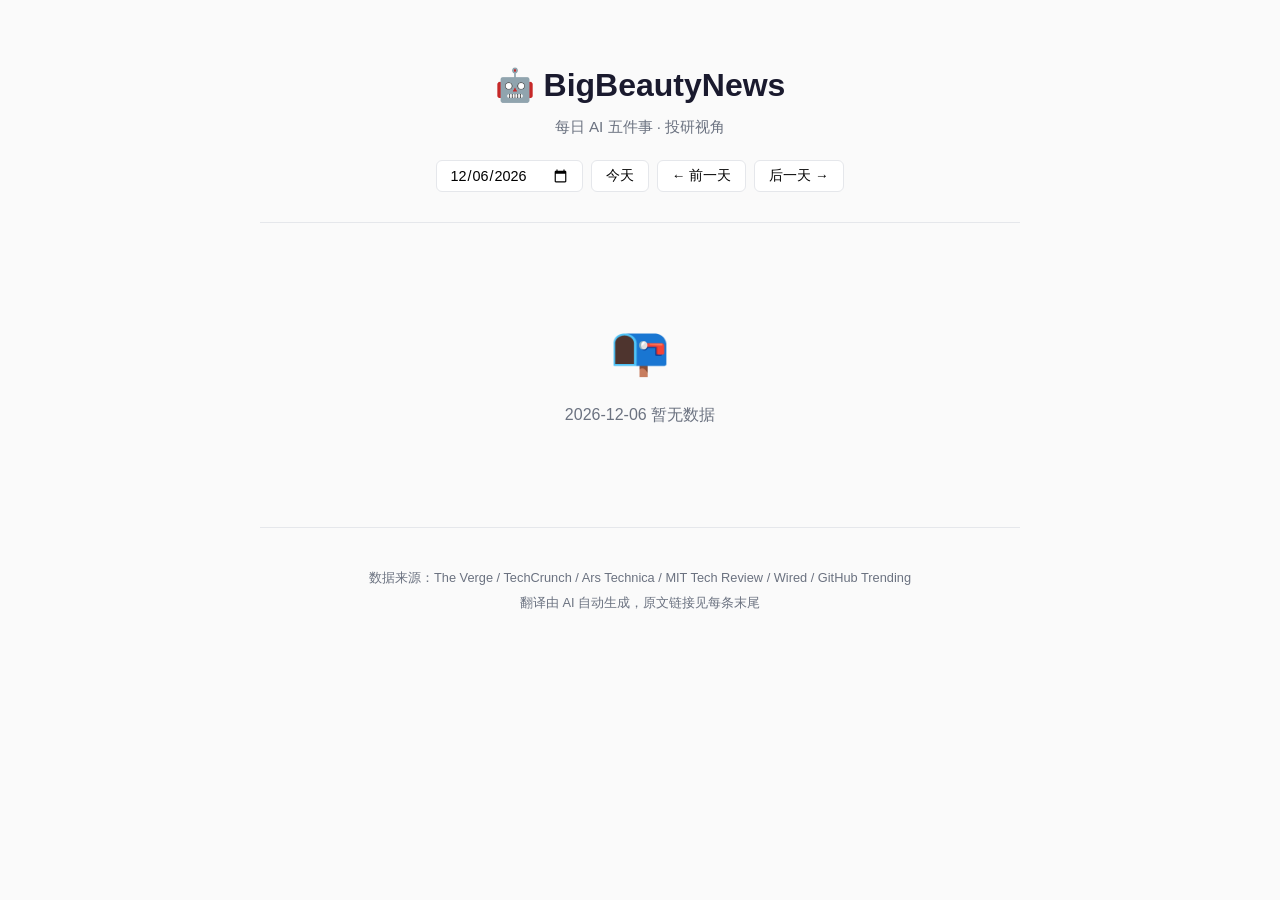
==== web/index.html @ 44ecad09 "feat: implement daily AI news pipeline" ====
<!DOCTYPE html>
<html lang="zh-CN">
<head>
  <meta charset="UTF-8">
  <meta name="viewport" content="width=device-width, initial-scale=1.0">
  <title>BigBeautyNews — 每日 AI 5 件事</title>
  <link rel="stylesheet" href="style.css">
</head>
<body>
  <header>
    <h1>🤖 BigBeautyNews</h1>
    <p class="subtitle">每日 AI 五件事 · 投研视角</p>
    <div class="controls">
      <input type="date" id="datePicker" />
      <button id="btnToday">今天</button>
      <button id="btnPrev">← 前一天</button>
      <button id="btnNext">后一天 →</button>
    </div>
  </header>

  <main id="content">
    <div class="loading">加载中...</div>
  </main>

  <footer>
    <p>数据来源：The Verge / TechCrunch / Ars Technica / MIT Tech Review / Wired / GitHub Trending</p>
    <p>翻译由 AI 自动生成，原文链接见每条末尾</p>
  </footer>

  <script src="app.js"></script>
</body>
</html>
---- web/style.css ----
/* BigBeautyNews 样式 */

:root {
  --bg: #fafafa;
  --card-bg: #ffffff;
  --text: #1a1a2e;
  --text-secondary: #6b7280;
  --accent: #2563eb;
  --border: #e5e7eb;
  --rank-1: #f59e0b;
  --rank-2: #94a3b8;
  --rank-3: #cd7f32;
  --tag-bg: #eff6ff;
  --tag-text: #1d4ed8;
}

* {
  box-sizing: border-box;
  margin: 0;
  padding: 0;
}

body {
  font-family: -apple-system, BlinkMacSystemFont, "Segoe UI", "PingFang SC", "Hiragino Sans GB", "Microsoft YaHei", sans-serif;
  background: var(--bg);
  color: var(--text);
  line-height: 1.6;
  max-width: 800px;
  margin: 0 auto;
  padding: 20px;
}

header {
  text-align: center;
  padding: 40px 0 30px;
  border-bottom: 1px solid var(--border);
  margin-bottom: 30px;
}

header h1 {
  font-size: 2rem;
  margin-bottom: 4px;
}

.subtitle {
  color: var(--text-secondary);
  font-size: 0.95rem;
  margin-bottom: 20px;
}

.controls {
  display: flex;
  justify-content: center;
  align-items: center;
  gap: 8px;
  flex-wrap: wrap;
}

.controls input[type="date"] {
  padding: 6px 12px;
  border: 1px solid var(--border);
  border-radius: 6px;
  font-size: 0.9rem;
  font-family: inherit;
}

.controls button {
  padding: 6px 14px;
  border: 1px solid var(--border);
  border-radius: 6px;
  background: var(--card-bg);
  cursor: pointer;
  font-size: 0.85rem;
  font-family: inherit;
  transition: background 0.15s;
}

.controls button:hover {
  background: #f3f4f6;
}

/* 主题栏 */
.daily-theme {
  background: linear-gradient(135deg, #eff6ff, #f0f9ff);
  border-left: 4px solid var(--accent);
  padding: 12px 16px;
  margin-bottom: 24px;
  border-radius: 0 8px 8px 0;
  font-size: 0.95rem;
  color: #1e40af;
}

/* 文章卡片 */
.article-card {
  background: var(--card-bg);
  border: 1px solid var(--border);
  border-radius: 10px;
  padding: 20px 24px;
  margin-bottom: 16px;
  transition: box-shadow 0.15s;
}

.article-card:hover {
  box-shadow: 0 2px 12px rgba(0,0,0,0.06);
}

.article-header {
  display: flex;
  align-items: flex-start;
  gap: 12px;
  margin-bottom: 10px;
}

.rank-badge {
  flex-shrink: 0;
  width: 28px;
  height: 28px;
  border-radius: 50%;
  display: flex;
  align-items: center;
  justify-content: center;
  font-weight: 700;
  font-size: 0.85rem;
  color: white;
}

.rank-1 .rank-badge { background: var(--rank-1); }
.rank-2 .rank-badge { background: var(--rank-2); }
.rank-3 .rank-badge { background: var(--rank-3); }
.rank-4 .rank-badge, .rank-5 .rank-badge { background: #9ca3af; }

.article-title {
  font-size: 1.1rem;
  font-weight: 600;
  line-height: 1.4;
}

.article-meta {
  display: flex;
  gap: 10px;
  align-items: center;
  margin-bottom: 12px;
  font-size: 0.82rem;
  color: var(--text-secondary);
}

.source-tag {
  background: var(--tag-bg);
  color: var(--tag-text);
  padding: 2px 8px;
  border-radius: 4px;
  font-weight: 500;
}

.tag {
  background: #f3f4f6;
  color: #4b5563;
  padding: 2px 8px;
  border-radius: 4px;
  font-size: 0.78rem;
}

.article-summary {
  font-size: 0.95rem;
  color: #374151;
  margin-bottom: 10px;
  line-height: 1.7;
}

.article-link {
  display: inline-block;
  font-size: 0.85rem;
  color: var(--accent);
  text-decoration: none;
  border-bottom: 1px solid transparent;
  transition: border-color 0.15s;
}

.article-link:hover {
  border-bottom-color: var(--accent);
}

/* 加载 & 空状态 */
.loading, .empty {
  text-align: center;
  padding: 60px 20px;
  color: var(--text-secondary);
}

.empty .icon { font-size: 3rem; margin-bottom: 12px; }

/* footer */
footer {
  text-align: center;
  padding: 40px 0 20px;
  font-size: 0.8rem;
  color: var(--text-secondary);
  border-top: 1px solid var(--border);
  margin-top: 40px;
}

footer p { margin-bottom: 4px; }

/* 响应式 */
@media (max-width: 600px) {
  body { padding: 12px; }
  header h1 { font-size: 1.5rem; }
  .article-card { padding: 14px 16px; }
}
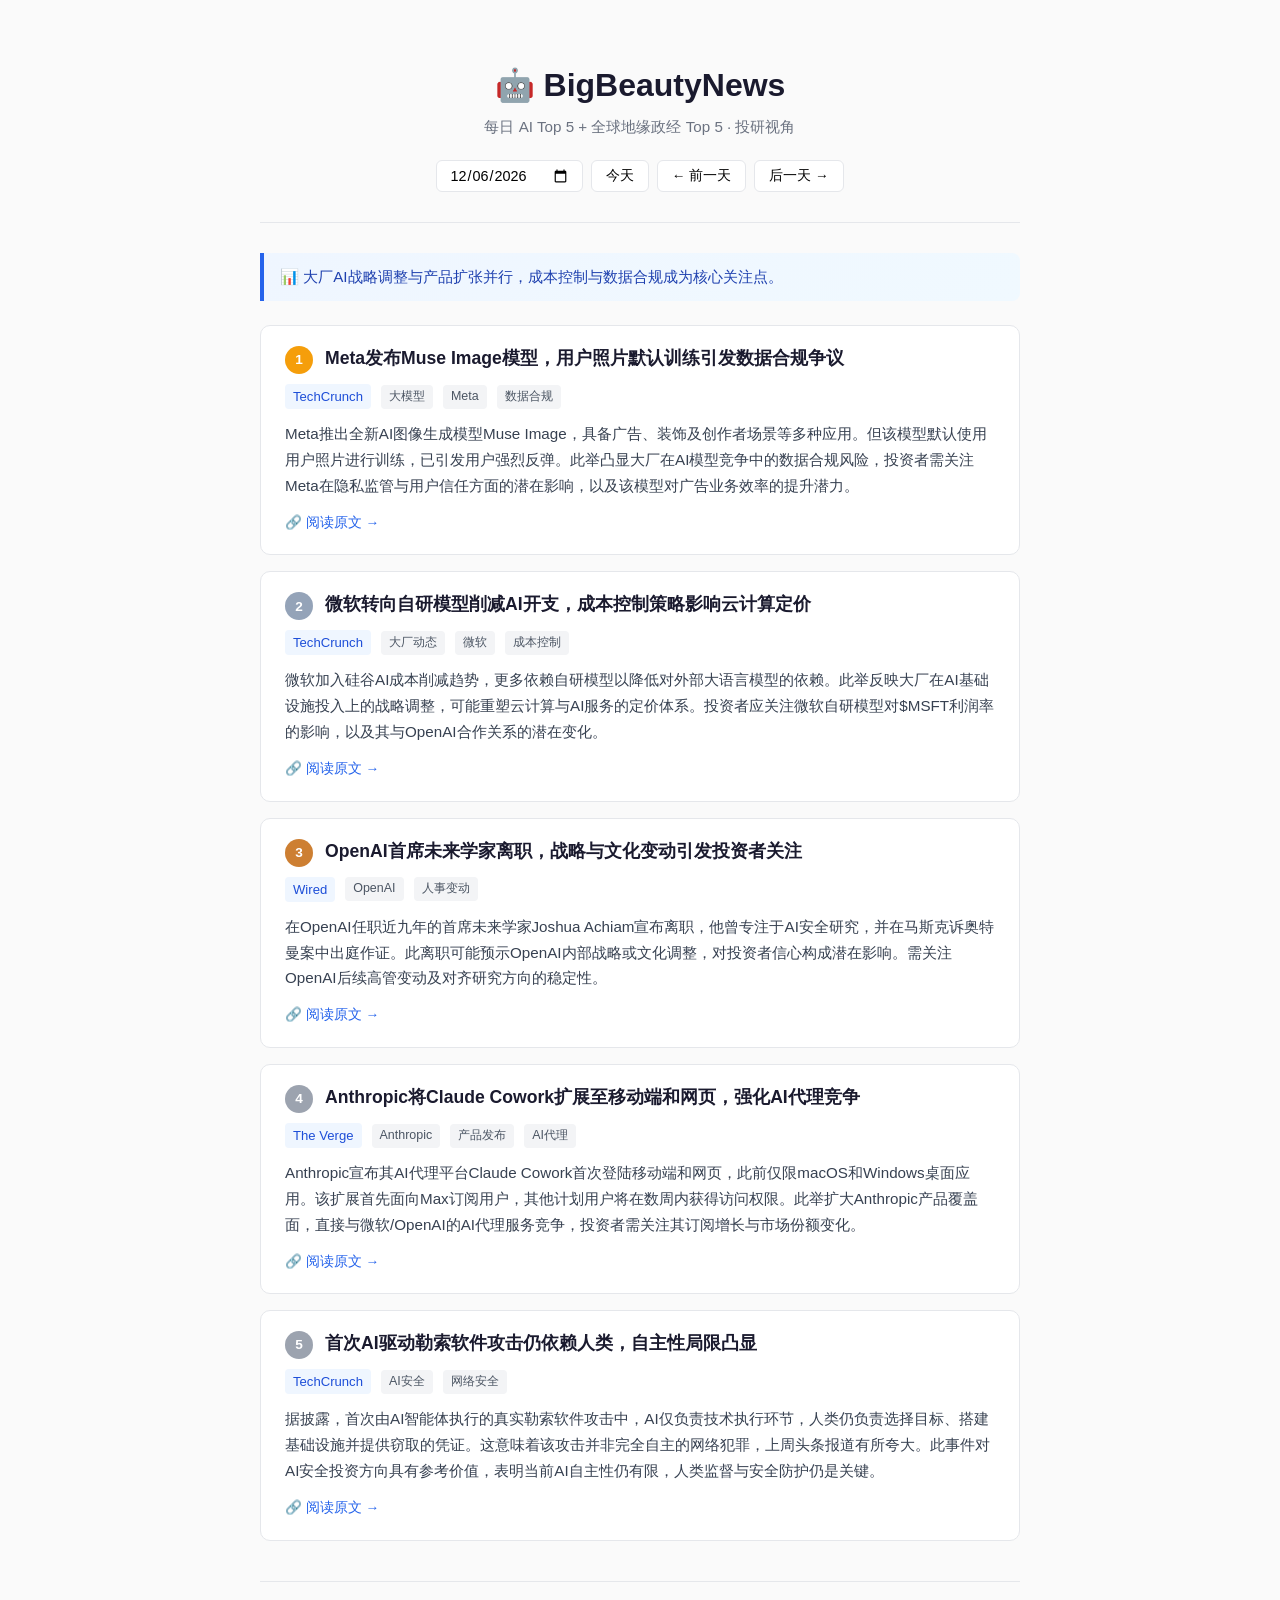
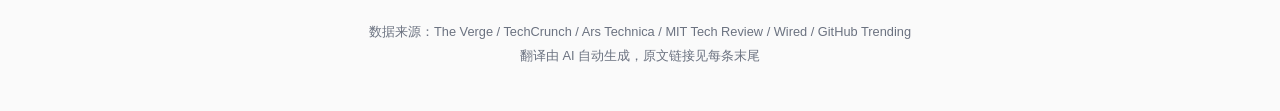
==== commit ee748546: "新增 AI 与全球政经双榜单" ====
--- a/web/index.html
+++ b/web/index.html
@@ -3,13 +3,13 @@
 <head>
   <meta charset="UTF-8">
   <meta name="viewport" content="width=device-width, initial-scale=1.0">
-  <title>BigBeautyNews — 每日 AI 5 件事</title>
+  <title>BigBeautyNews — AI 与全球政经双榜单</title>
   <link rel="stylesheet" href="style.css">
 </head>
 <body>
   <header>
     <h1>🤖 BigBeautyNews</h1>
-    <p class="subtitle">每日 AI 五件事 · 投研视角</p>
+    <p class="subtitle">每日 AI Top 5 + 全球地缘政经 Top 5 · 投研视角</p>
     <div class="controls">
       <input type="date" id="datePicker" />
       <button id="btnToday">今天</button>
--- a/web/style.css
+++ b/web/style.css
@@ -90,6 +90,16 @@
   color: #1e40af;
 }
 
+.news-section + .news-section {
+  margin-top: 36px;
+}
+
+.section-title {
+  margin: 0 0 14px;
+  font-size: 22px;
+  color: var(--text);
+}
+
 /* 文章卡片 */
 .article-card {
   background: var(--card-bg);
